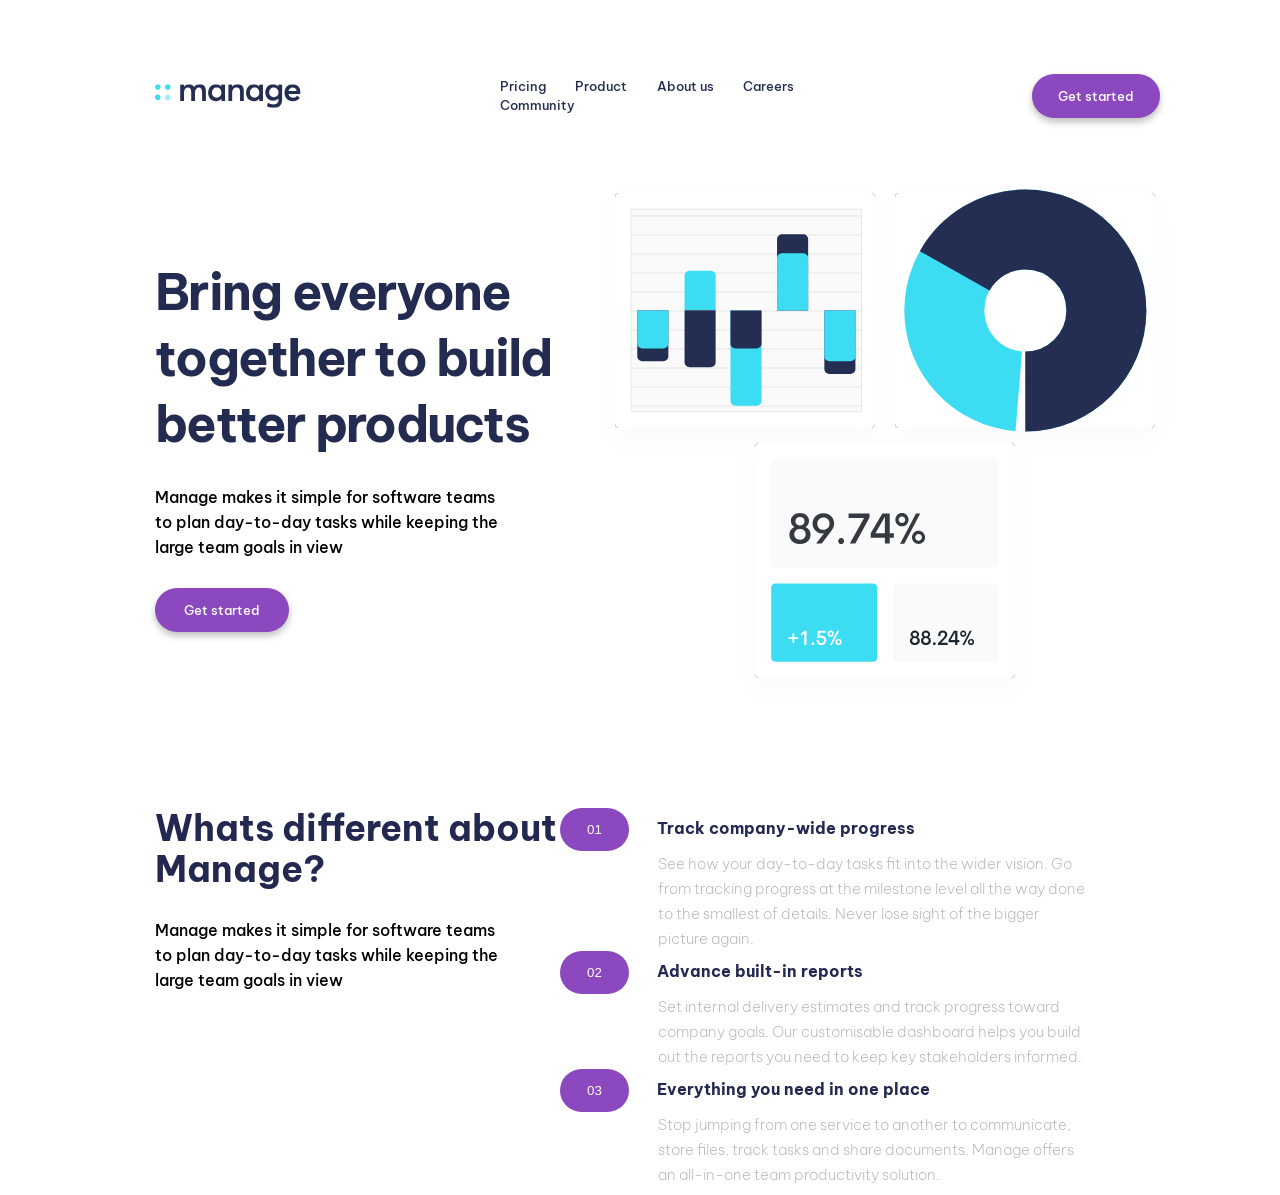
==== index.html @ dcf41317 "Add files via upload" ====
<!DOCTYPE html>
<html lang="en">
<head>
    <meta charset="UTF-8">
    <meta name="viewport" content="width=device-width, initial-scale=1.0">
    <link rel="stylesheet" href="css\styles.css">
    <link rel="preconnect" href="https://fonts.googleapis.com">
    <link rel="preconnect" href="https://fonts.gstatic.com" crossorigin>
    <link href="https://fonts.googleapis.com/css2?family=Be+Vietnam+Pro:wght@400;500;700&display=swap" rel="stylesheet">
    <title>Document</title>
</head>
<body>
    <header>
        <img class="logo" src="./images/Logo1.svg" alt="logo">
        <nav class="navbar">
            <a class="sections" href="">Pricing</a>
            <a class="sections" href="">Product</a>
            <a class="sections" href="">About us</a>
            <a class="sections" href="">Careers</a>
            <a class="sections" href="">Community</a>
        </nav>
        <div class="box">
            <a href=""><img src="./images/ant-design_menu-outlined.svg" alt=""></a>
        </div>
        
        <button class="navbar">Get started</button>
        
    </header>
    <section class="home">
        <section class="frasehome">
            <h2 class="frasehome">Bring everyone together to build better products</h2>
            <p class="vietnam16">Manage makes it simple for software teams to plan day-to-day tasks while keeping the large team goals in view </p>
        <button class="home">Get started</button>
        </section>
        <img class="ilustration-intro" src="./images/ilustration-intro.svg" alt="ilustration-intro">
    </section>
    <section class="sobrenosotros">
        <section class="frame2">
            <h3 class="frame2">Whats different about Manage?</h3>
            <p class="vietnam16">Manage makes it simple for software teams to plan day-to-day tasks while keeping the large team goals in view </p>
        </section>
    <div class="frame3column">
            <section class="frame3">
                <button class="frame3">01</button>
                <h4 class="frame3">Track company-wide progress</h4>
                <p class="vietnam16gray">See how your day-to-day tasks fit into the wider vision. Go from tracking progress at the milestone level all the way done to the smallest of details. Never lose sight of the bigger picture again.</p>
            </section>
            <section class="frame3">
                <button class="frame3">02</button>
                <h4 class="frame3">Advance built-in reports</h4>
                <p class="vietnam16gray">Set internal delivery estimates and track progress toward company goals. Our customisable dashboard helps you build out the reports you need to keep key stakeholders informed.</p>
            </section>
            <section class="frame3">
                <button class="frame3">03</button>
                <h4 class="frame3">Everything you need in one place</h2>
                <p class="vietnam16gray">Stop jumping from one service to another to communicate, store files, track tasks and share documents. Manage offers an all-in-one team productivity solution.</p>
            </section>
    </div>
    </section>
    <section class="testimonios"></section>
    <section class="frame"></section>
    <footer></footer>
</body>
</html>
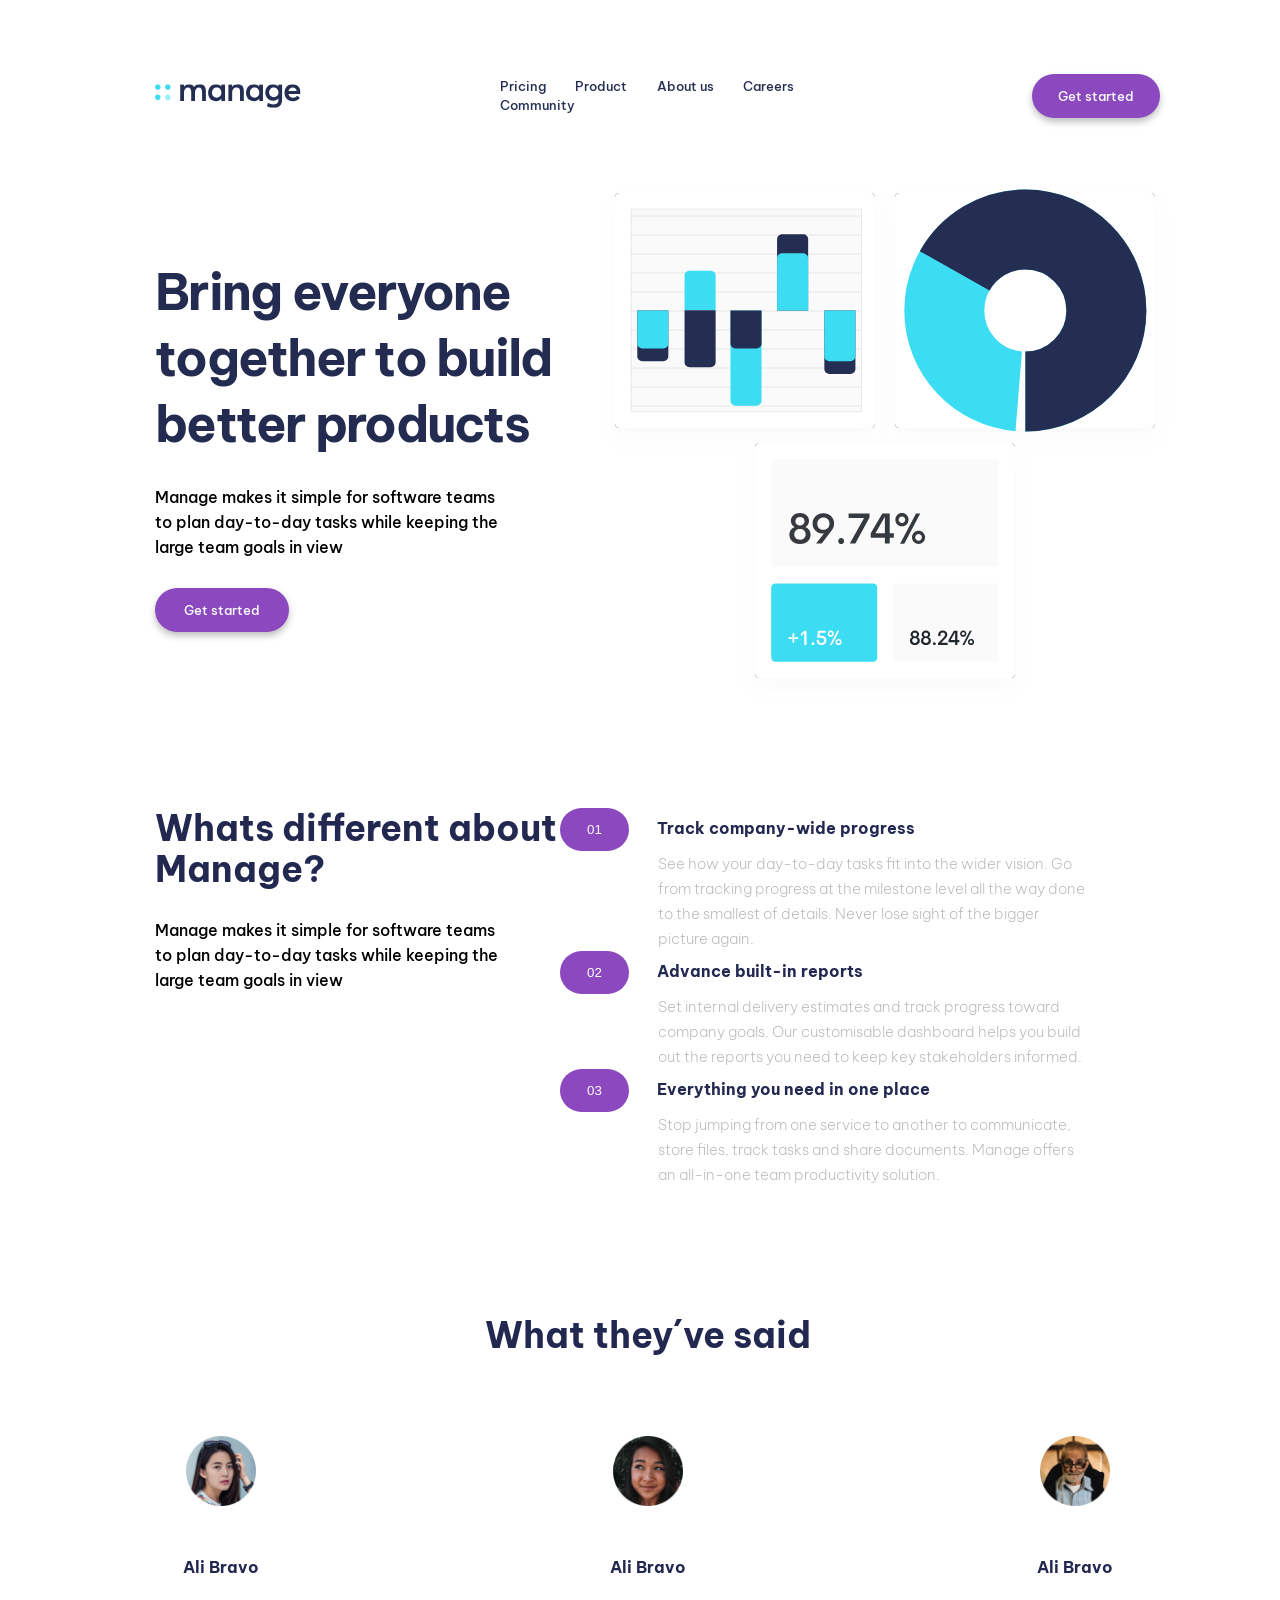
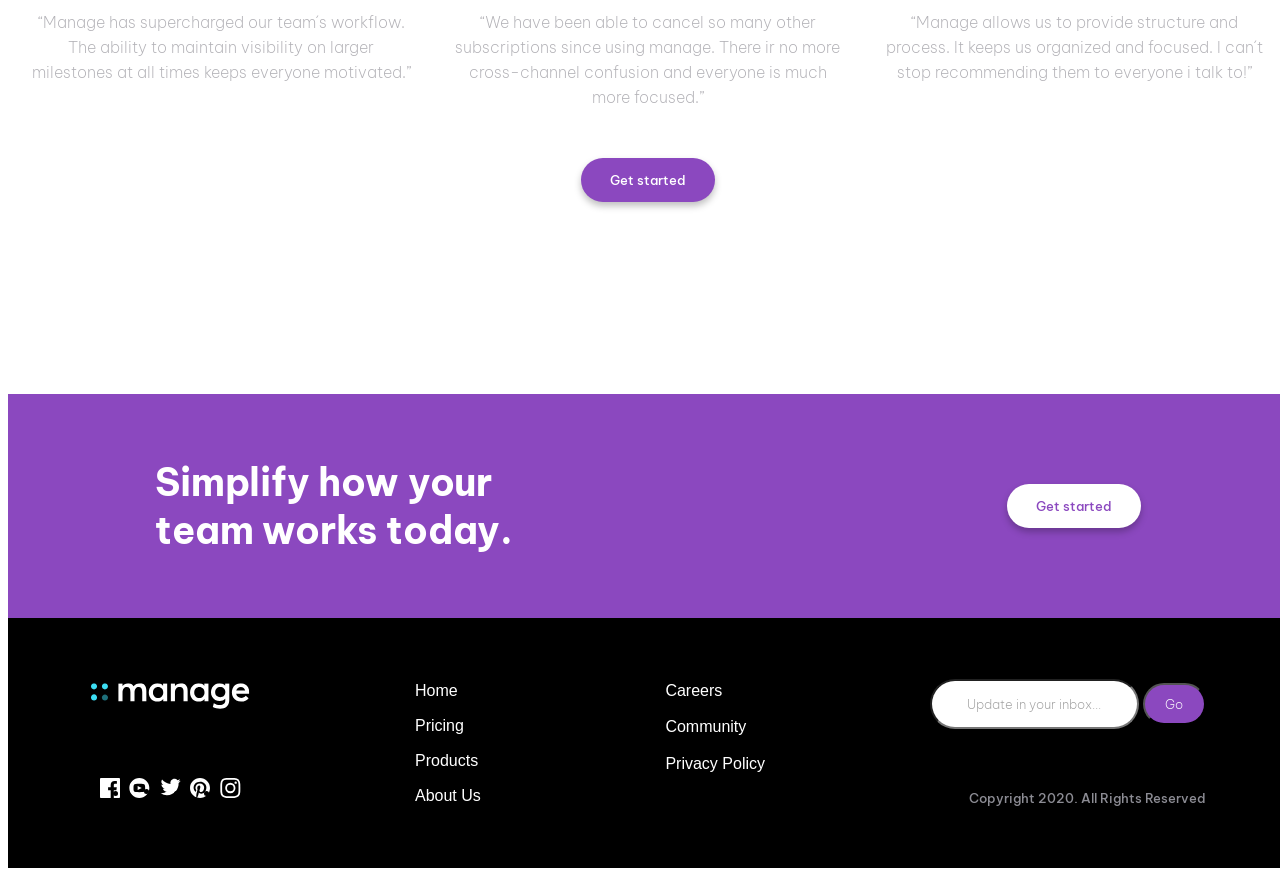
==== commit 3b5c201d: "prueba 2" ====
--- a/index.html
+++ b/index.html
@@ -57,8 +57,75 @@
             </section>
     </div>
     </section>
-    <section class="testimonios"></section>
-    <section class="frame"></section>
-    <footer></footer>
+    <h3 class="frame">What they´ve said</h3>
+    <section class="testimonios">
+        <section class="card1">
+            <img class="fondo" src="./images/avatar-anisha.png" alt="fondo">
+            <section class="texto">
+                <h4 class="frame">Ali Bravo</h4>
+                <p class="vietnam16g">
+                    “Manage has supercharged our team´s workflow. The ability to maintain visibility on larger milestones at all times keeps everyone motivated.”                </p>
+            </section>
+        </section>
+        <section class="card2">
+            <img class="fondo" src="./images/avatar-ali.png" alt="fondo">
+            <section class="texto">
+                <h4 class="frame">Ali Bravo</h4>
+                <p class="vietnam16g">
+                    “We have been able to cancel so many other subscriptions since using manage. There ir no more cross-channel confusion and everyone is much more focused.”                </p>
+            </section>
+        </section>
+        <section class="card3">
+            <img class="fondo" src="./images/avatar-richard.png" alt="fondo">
+            <section class="texto">
+                <h4 class="frame">Ali Bravo</h4>
+                <p class="vietnam16g">
+                    “Manage allows us to provide structure and process. It keeps us organized and focused. I can´t stop recommending them to everyone i talk to!”                </p>
+            </section>
+        </section>
+    </section>
+        <div class="container"><button class="testimonios">Get started</button></div>
+    <section class="frame9">
+        <h5>Simplify how your team works today.</h5>
+        <button class="frame9">Get started</button>
+    </section>
+    <footer>
+        <section class="imagesicons">
+            <img src="./images/Logos.svg" alt="Logo1">
+            <ul class="icons">
+                <li><img src="./images/icon-facebook.svg" alt="icon-facebook"></li>
+                <li><img src="./images/icon-youtube.svg" alt="icon-youtube"></li>
+                <li><img src="./images/icon-twitter.svg" alt="icon-twitter"></li>
+                <li><img src="./images/icon-pinterest.svg" alt="icon-pinterest"></li>
+                <li><img src="./images/icon-instagram.svg" alt="icon-instagram"></li>
+            </ul>
+        </section>
+        <section class="ulist">
+        <section class="list">
+            <ul class="list">
+                <li class="list">Home</li>
+                <li class="list">Pricing</li>
+                <li class="list">Products</li>
+                <li class="list">About Us</li>
+            </ul>
+        </section>
+        <section class="list">
+            <ul class="list">
+                <li class="list">Careers</li>
+                <li class="list">Community</li>
+                <li class="list">Privacy Policy</li>
+                <li></li>
+            </ul>
+        </section>
+    </section>
+        <section class="form">
+            <form action="/update">
+                <input class="update" type="text" value = "Update in your inbox..."name="update">
+                <input class="go" type="button" value = "Go" name="Go">
+            </form>
+            <Span class="copyright">Copyright 2020. All Rights Reserved</Span>
+        </section>
+        <span class="copyrightmobile">Copyright 2020. All Rights Reserved</span>
+    </footer>
 </body>
 </html>
